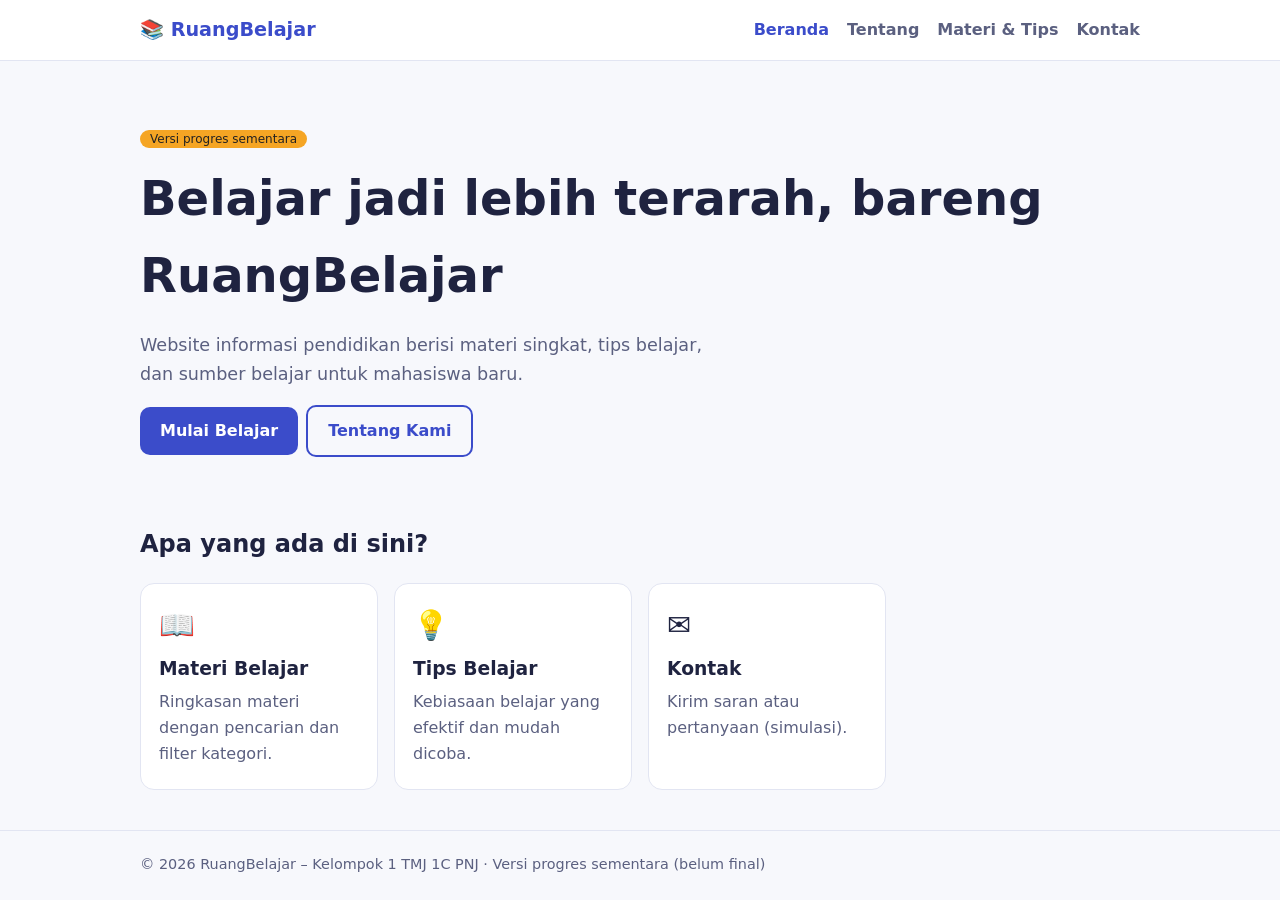
==== index.html @ 44ad8ecd "Add files via upload" ====
<!DOCTYPE html><html lang="id"><head><meta charset="utf-8"><meta name="viewport" content="width=device-width,initial-scale=1"><title>Beranda – RuangBelajar</title><link rel="stylesheet" href="style.css"></head><body>
<header><div class="wrap bar"><a class="logo" href="index.html">📚 RuangBelajar</a><button id="burger" aria-label="Menu">☰</button><nav><a href="index.html">Beranda</a><a href="tentang.html">Tentang</a><a href="materi.html">Materi &amp; Tips</a><a href="kontak.html">Kontak</a></nav></div></header>
<main class="wrap"><section class="hero"><span class="tag s">Versi progres sementara</span><h1>Belajar jadi lebih terarah, bareng RuangBelajar</h1><p>Website informasi pendidikan berisi materi singkat, tips belajar, dan sumber belajar untuk mahasiswa baru.</p><a class="btn" href="materi.html">Mulai Belajar</a><a class="btn o" href="tentang.html">Tentang Kami</a></section>
<h2>Apa yang ada di sini?</h2><div class="grid"><div class="card"><div class="ic">📖</div><h3>Materi Belajar</h3><p>Ringkasan materi dengan pencarian dan filter kategori.</p></div><div class="card"><div class="ic">💡</div><h3>Tips Belajar</h3><p>Kebiasaan belajar yang efektif dan mudah dicoba.</p></div><div class="card"><div class="ic">✉️</div><h3>Kontak</h3><p>Kirim saran atau pertanyaan (simulasi).</p></div></div></main>
<footer><div class="wrap">© 2026 RuangBelajar – Kelompok 1 TMJ 1C PNJ · Versi progres sementara (belum final)</div></footer>
<script src="script.js"></script></body></html>
---- style.css ----
:root{--p:#3b4cca;--a:#f5a524;--bg:#f7f8fc;--t:#1f2340;--m:#5b6080;--c:#fff;--b:#e2e5f2}
@media(prefers-color-scheme:dark){:root{--bg:#14162b;--t:#eceefb;--m:#a9aed0;--c:#1e2140;--b:#303559;--p:#7f8cff}}
*{box-sizing:border-box}body{margin:0;font-family:system-ui,Segoe UI,Arial,sans-serif;background:var(--bg);color:var(--t);line-height:1.6}
a{color:var(--p)}.wrap{max-width:1040px;margin:auto;padding:0 20px}
header{background:var(--c);border-bottom:1px solid var(--b);position:sticky;top:0;z-index:5}
.bar{display:flex;align-items:center;justify-content:space-between;height:60px}
.logo{font-weight:800;font-size:1.2rem;color:var(--p);text-decoration:none}
nav a{margin-left:18px;text-decoration:none;color:var(--m);font-weight:600}nav a.on,nav a:hover{color:var(--p)}
#burger{display:none;background:none;border:1px solid var(--b);color:var(--t);font-size:1.3rem;border-radius:8px;padding:2px 10px}
.hero{padding:64px 0 48px}.hero h1{font-size:clamp(1.9rem,5vw,3rem);margin:.2em 0}.hero p{max-width:600px;color:var(--m);font-size:1.1rem}
.btn{display:inline-block;background:var(--p);color:#fff;border:0;border-radius:10px;padding:11px 20px;font-weight:700;text-decoration:none;cursor:pointer;font-size:1rem}
.btn.o{background:none;color:var(--p);border:2px solid var(--p);margin-left:8px}
.grid{display:grid;gap:16px;grid-template-columns:repeat(auto-fill,minmax(230px,1fr));margin:20px 0 40px}
.card{background:var(--c);border:1px solid var(--b);border-radius:14px;padding:18px}.card h3{margin:.3em 0}.card p{color:var(--m);margin:.3em 0}
.ic{font-size:1.8rem}.tag{font-size:.75rem;background:var(--b);border-radius:20px;padding:2px 10px;color:var(--m)}
.tag.s{background:var(--a);color:#222}.card.off{opacity:.6;border-style:dashed}
.tools{display:flex;gap:10px;flex-wrap:wrap;margin:20px 0}input,textarea,select{font:inherit;padding:10px;border:1px solid var(--b);border-radius:10px;background:var(--c);color:var(--t);width:100%}
.tools input{flex:1;min-width:200px;width:auto}.tools select{width:auto}
details{background:var(--c);border:1px solid var(--b);border-radius:12px;padding:12px 16px;margin:8px 0}summary{cursor:pointer;font-weight:700}
.note{background:var(--c);border-left:4px solid var(--a);padding:10px 14px;border-radius:8px;color:var(--m);margin:16px 0}
form{max-width:520px}label{display:block;font-weight:600;margin:14px 0 4px}.err{color:#d6336c;font-size:.85rem;min-height:1.1em}.ok{color:#2b9348;font-weight:700}
footer{border-top:1px solid var(--b);padding:22px 0;color:var(--m);font-size:.9rem;margin-top:30px}
@media(max-width:700px){#burger{display:block}nav{display:none;position:absolute;top:60px;left:0;right:0;background:var(--c);border-bottom:1px solid var(--b);padding:8px 20px}nav.open{display:block}nav a{display:block;margin:0;padding:10px 0}.btn.o{margin:8px 0 0}}
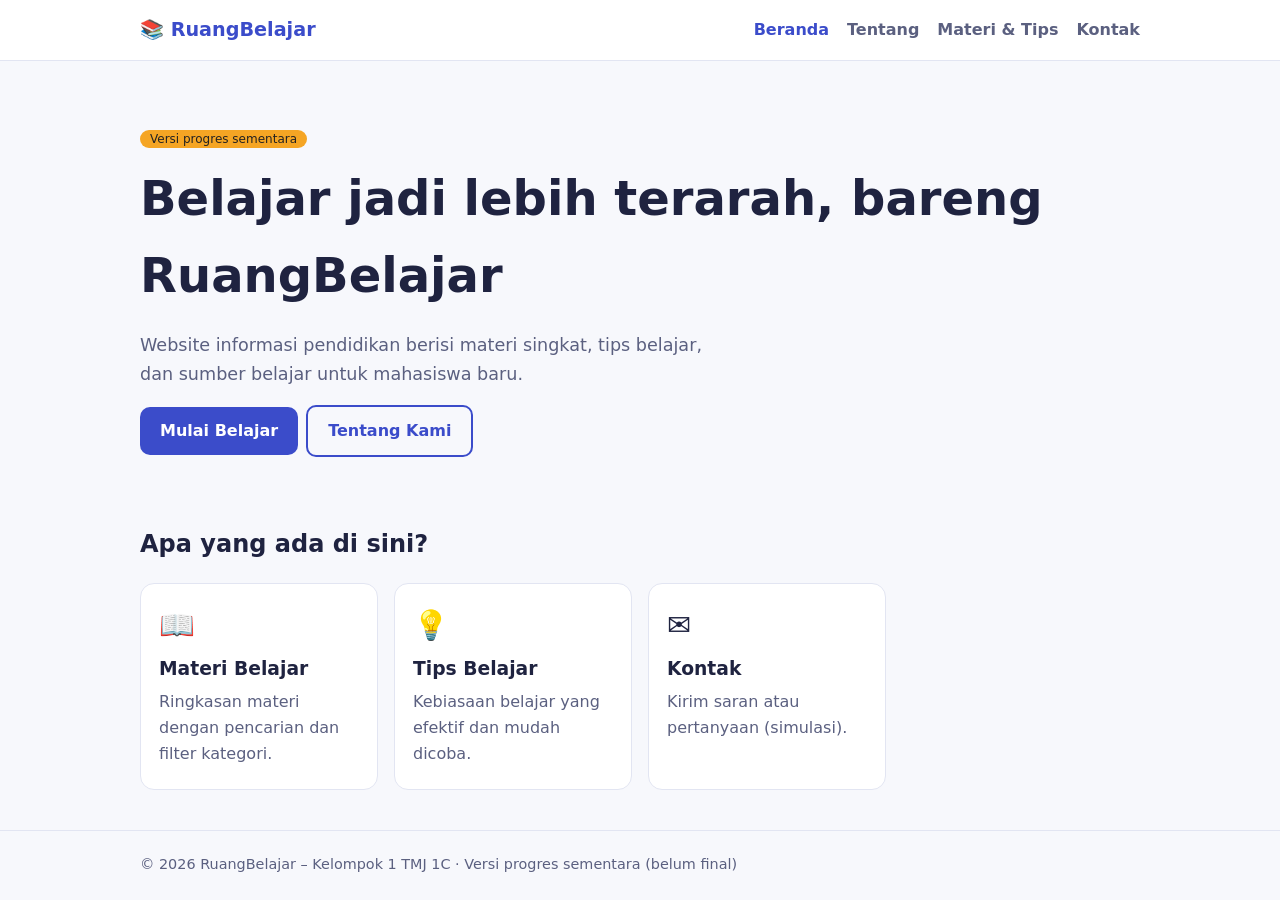
==== commit f85b6ab2: "Update index.html" ====
--- a/index.html
+++ b/index.html
@@ -2,5 +2,5 @@
 <header><div class="wrap bar"><a class="logo" href="index.html">📚 RuangBelajar</a><button id="burger" aria-label="Menu">☰</button><nav><a href="index.html">Beranda</a><a href="tentang.html">Tentang</a><a href="materi.html">Materi &amp; Tips</a><a href="kontak.html">Kontak</a></nav></div></header>
 <main class="wrap"><section class="hero"><span class="tag s">Versi progres sementara</span><h1>Belajar jadi lebih terarah, bareng RuangBelajar</h1><p>Website informasi pendidikan berisi materi singkat, tips belajar, dan sumber belajar untuk mahasiswa baru.</p><a class="btn" href="materi.html">Mulai Belajar</a><a class="btn o" href="tentang.html">Tentang Kami</a></section>
 <h2>Apa yang ada di sini?</h2><div class="grid"><div class="card"><div class="ic">📖</div><h3>Materi Belajar</h3><p>Ringkasan materi dengan pencarian dan filter kategori.</p></div><div class="card"><div class="ic">💡</div><h3>Tips Belajar</h3><p>Kebiasaan belajar yang efektif dan mudah dicoba.</p></div><div class="card"><div class="ic">✉️</div><h3>Kontak</h3><p>Kirim saran atau pertanyaan (simulasi).</p></div></div></main>
-<footer><div class="wrap">© 2026 RuangBelajar – Kelompok 1 TMJ 1C PNJ · Versi progres sementara (belum final)</div></footer>
-<script src="script.js"></script></body></html>+<footer><div class="wrap">© 2026 RuangBelajar – Kelompok 1 TMJ 1C · Versi progres sementara (belum final)</div></footer>
+<script src="script.js"></script></body></html>
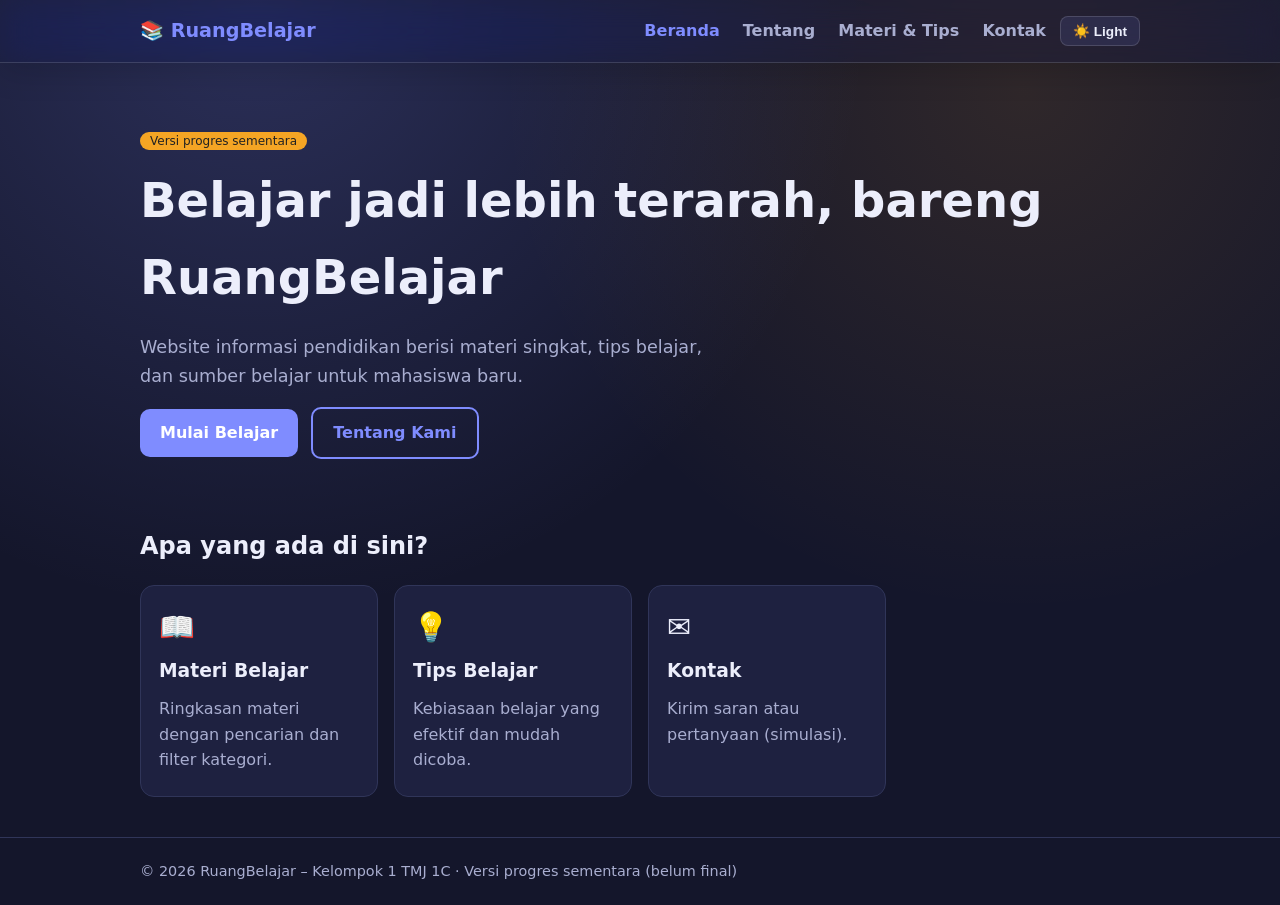
==== commit 31f6555d: "Update halaman materi, tambah data.json, glass navbar, dan dark/light mode" ====
--- a/index.html
+++ b/index.html
@@ -1,6 +1,61 @@
-<!DOCTYPE html><html lang="id"><head><meta charset="utf-8"><meta name="viewport" content="width=device-width,initial-scale=1"><title>Beranda – RuangBelajar</title><link rel="stylesheet" href="style.css"></head><body>
-<header><div class="wrap bar"><a class="logo" href="index.html">📚 RuangBelajar</a><button id="burger" aria-label="Menu">☰</button><nav><a href="index.html">Beranda</a><a href="tentang.html">Tentang</a><a href="materi.html">Materi &amp; Tips</a><a href="kontak.html">Kontak</a></nav></div></header>
-<main class="wrap"><section class="hero"><span class="tag s">Versi progres sementara</span><h1>Belajar jadi lebih terarah, bareng RuangBelajar</h1><p>Website informasi pendidikan berisi materi singkat, tips belajar, dan sumber belajar untuk mahasiswa baru.</p><a class="btn" href="materi.html">Mulai Belajar</a><a class="btn o" href="tentang.html">Tentang Kami</a></section>
-<h2>Apa yang ada di sini?</h2><div class="grid"><div class="card"><div class="ic">📖</div><h3>Materi Belajar</h3><p>Ringkasan materi dengan pencarian dan filter kategori.</p></div><div class="card"><div class="ic">💡</div><h3>Tips Belajar</h3><p>Kebiasaan belajar yang efektif dan mudah dicoba.</p></div><div class="card"><div class="ic">✉️</div><h3>Kontak</h3><p>Kirim saran atau pertanyaan (simulasi).</p></div></div></main>
-<footer><div class="wrap">© 2026 RuangBelajar – Kelompok 1 TMJ 1C · Versi progres sementara (belum final)</div></footer>
-<script src="script.js"></script></body></html>
+<!DOCTYPE html>
+<html lang="id">
+<head>
+  <meta charset="utf-8">
+  <meta name="viewport" content="width=device-width, initial-scale=1">
+  <title>Beranda – RuangBelajar</title>
+  <link rel="stylesheet" href="style.css">
+</head>
+<body>
+  <header>
+    <div class="wrap bar">
+      <a class="logo" href="index.html">📚 RuangBelajar</a>
+      <div class="nav-grup">
+        <nav>
+          <a href="index.html">Beranda</a>
+          <a href="tentang.html">Tentang</a>
+          <a href="materi.html">Materi &amp; Tips</a>
+          <a href="kontak.html">Kontak</a>
+        </nav>
+        <button id="theme-toggle" type="button" aria-label="Ganti Tema">☀️ Light</button>
+        <button id="burger" aria-label="Menu">☰</button>
+      </div>
+    </div>
+  </header>
+
+  <main class="wrap">
+    <section class="hero">
+      <span class="tag s">Versi progres sementara</span>
+      <h1>Belajar jadi lebih terarah, bareng RuangBelajar</h1>
+      <p>Website informasi pendidikan berisi materi singkat, tips belajar, dan sumber belajar untuk mahasiswa baru.</p>
+      <a class="btn" href="materi.html">Mulai Belajar</a>
+      <a class="btn o" href="tentang.html">Tentang Kami</a>
+    </section>
+
+    <h2>Apa yang ada di sini?</h2>
+    <div class="grid">
+      <div class="card">
+        <div class="ic">📖</div>
+        <h3>Materi Belajar</h3>
+        <p>Ringkasan materi dengan pencarian dan filter kategori.</p>
+      </div>
+      <div class="card">
+        <div class="ic">💡</div>
+        <h3>Tips Belajar</h3>
+        <p>Kebiasaan belajar yang efektif dan mudah dicoba.</p>
+      </div>
+      <div class="card">
+        <div class="ic">✉️</div>
+        <h3>Kontak</h3>
+        <p>Kirim saran atau pertanyaan (simulasi).</p>
+      </div>
+    </div>
+  </main>
+
+  <footer>
+    <div class="wrap">© 2026 RuangBelajar – Kelompok 1 TMJ 1C · Versi progres sementara (belum final)</div>
+  </footer>
+
+  <script src="script.js"></script>
+</body>
+</html>
--- a/style.css
+++ b/style.css
@@ -1,23 +1,453 @@
-:root{--p:#3b4cca;--a:#f5a524;--bg:#f7f8fc;--t:#1f2340;--m:#5b6080;--c:#fff;--b:#e2e5f2}
-@media(prefers-color-scheme:dark){:root{--bg:#14162b;--t:#eceefb;--m:#a9aed0;--c:#1e2140;--b:#303559;--p:#7f8cff}}
-*{box-sizing:border-box}body{margin:0;font-family:system-ui,Segoe UI,Arial,sans-serif;background:var(--bg);color:var(--t);line-height:1.6}
-a{color:var(--p)}.wrap{max-width:1040px;margin:auto;padding:0 20px}
-header{background:var(--c);border-bottom:1px solid var(--b);position:sticky;top:0;z-index:5}
-.bar{display:flex;align-items:center;justify-content:space-between;height:60px}
-.logo{font-weight:800;font-size:1.2rem;color:var(--p);text-decoration:none}
-nav a{margin-left:18px;text-decoration:none;color:var(--m);font-weight:600}nav a.on,nav a:hover{color:var(--p)}
-#burger{display:none;background:none;border:1px solid var(--b);color:var(--t);font-size:1.3rem;border-radius:8px;padding:2px 10px}
-.hero{padding:64px 0 48px}.hero h1{font-size:clamp(1.9rem,5vw,3rem);margin:.2em 0}.hero p{max-width:600px;color:var(--m);font-size:1.1rem}
-.btn{display:inline-block;background:var(--p);color:#fff;border:0;border-radius:10px;padding:11px 20px;font-weight:700;text-decoration:none;cursor:pointer;font-size:1rem}
-.btn.o{background:none;color:var(--p);border:2px solid var(--p);margin-left:8px}
-.grid{display:grid;gap:16px;grid-template-columns:repeat(auto-fill,minmax(230px,1fr));margin:20px 0 40px}
-.card{background:var(--c);border:1px solid var(--b);border-radius:14px;padding:18px}.card h3{margin:.3em 0}.card p{color:var(--m);margin:.3em 0}
-.ic{font-size:1.8rem}.tag{font-size:.75rem;background:var(--b);border-radius:20px;padding:2px 10px;color:var(--m)}
-.tag.s{background:var(--a);color:#222}.card.off{opacity:.6;border-style:dashed}
-.tools{display:flex;gap:10px;flex-wrap:wrap;margin:20px 0}input,textarea,select{font:inherit;padding:10px;border:1px solid var(--b);border-radius:10px;background:var(--c);color:var(--t);width:100%}
-.tools input{flex:1;min-width:200px;width:auto}.tools select{width:auto}
-details{background:var(--c);border:1px solid var(--b);border-radius:12px;padding:12px 16px;margin:8px 0}summary{cursor:pointer;font-weight:700}
-.note{background:var(--c);border-left:4px solid var(--a);padding:10px 14px;border-radius:8px;color:var(--m);margin:16px 0}
-form{max-width:520px}label{display:block;font-weight:600;margin:14px 0 4px}.err{color:#d6336c;font-size:.85rem;min-height:1.1em}.ok{color:#2b9348;font-weight:700}
-footer{border-top:1px solid var(--b);padding:22px 0;color:var(--m);font-size:.9rem;margin-top:30px}
-@media(max-width:700px){#burger{display:block}nav{display:none;position:absolute;top:60px;left:0;right:0;background:var(--c);border-bottom:1px solid var(--b);padding:8px 20px}nav.open{display:block}nav a{display:block;margin:0;padding:10px 0}.btn.o{margin:8px 0 0}}
+/* Default Awal: Mode Gelap (Dark Mode) */
+:root {
+  --bg: #14162b;
+  --bg-glow: radial-gradient(circle at 20% 0%, rgba(127, 140, 255, 0.22), transparent 45%),
+             radial-gradient(circle at 80% 10%, rgba(245, 165, 36, 0.12), transparent 40%);
+  --t: #eceefb;
+  --m: #a9aed0;
+  --c: #1e2140;
+  --b: #303559;
+  --p: #7f8cff;
+  --a: #f5a524;
+  --nav-bg: rgba(26, 29, 58, 0.45);
+  --nav-border: rgba(255, 255, 255, 0.14);
+}
+
+/* Mode Terang (Light Mode - Putih) */
+:root[data-theme="light"] {
+  --p: #3b4cca;
+  --a: #f5a524;
+  --bg: #ffffff;
+  --bg-glow: radial-gradient(circle at 20% 0%, rgba(59, 76, 202, 0.12), transparent 45%),
+             radial-gradient(circle at 80% 10%, rgba(245, 165, 36, 0.1), transparent 40%);
+  --t: #1f2340;
+  --m: #5b6080;
+  --c: #ffffff;
+  --b: #dcdfec;
+  --nav-bg: rgba(255, 255, 255, 0.55);
+  --nav-border: rgba(59, 76, 202, 0.16);
+}
+
+* {
+  box-sizing: border-box;
+}
+
+body {
+  margin: 0;
+  font-family: system-ui, Segoe UI, Arial, sans-serif;
+  background-color: var(--bg);
+  background-image: var(--bg-glow);
+  background-attachment: fixed;
+  color: var(--t);
+  line-height: 1.6;
+  transition: background-color 0.2s ease, color 0.2s ease;
+}
+
+a {
+  color: var(--p);
+}
+
+.wrap {
+  max-width: 1040px;
+  margin: auto;
+  padding: 0 20px;
+}
+
+/* Navbar Glassmorphism */
+header {
+  background: var(--nav-bg);
+  backdrop-filter: blur(16px) saturate(180%);
+  -webkit-backdrop-filter: blur(16px) saturate(180%);
+  border-bottom: 1px solid var(--nav-border);
+  box-shadow: 0 8px 32px rgba(0, 0, 0, 0.16);
+  position: sticky;
+  top: 0;
+  z-index: 10;
+}
+
+.bar {
+  display: flex;
+  align-items: center;
+  justify-content: space-between;
+  height: 62px;
+}
+
+.logo {
+  font-weight: 800;
+  font-size: 1.2rem;
+  color: var(--p);
+  text-decoration: none;
+}
+
+.nav-grup {
+  display: flex;
+  align-items: center;
+  gap: 14px;
+}
+
+nav a {
+  margin-left: 18px;
+  text-decoration: none;
+  color: var(--m);
+  font-weight: 600;
+}
+
+nav a.on,
+nav a:hover {
+  color: var(--p);
+}
+
+#theme-toggle {
+  background: rgba(127, 140, 255, 0.12);
+  border: 1px solid var(--nav-border);
+  color: var(--t);
+  border-radius: 8px;
+  padding: 6px 12px;
+  font-size: 0.85rem;
+  font-weight: 600;
+  cursor: pointer;
+  display: inline-flex;
+  align-items: center;
+  gap: 6px;
+}
+
+#theme-toggle:hover {
+  border-color: var(--p);
+  color: var(--p);
+}
+
+#burger {
+  display: none;
+  background: none;
+  border: 1px solid var(--nav-border);
+  color: var(--t);
+  font-size: 1.3rem;
+  border-radius: 8px;
+  padding: 2px 10px;
+  cursor: pointer;
+}
+
+.hero {
+  padding: 64px 0 48px;
+}
+
+.hero h1 {
+  font-size: clamp(1.9rem, 5vw, 3rem);
+  margin: 0.2em 0;
+}
+
+.hero p {
+  max-width: 600px;
+  color: var(--m);
+  font-size: 1.1rem;
+}
+
+.btn {
+  display: inline-block;
+  background: var(--p);
+  color: #fff;
+  border: 0;
+  border-radius: 10px;
+  padding: 11px 20px;
+  font-weight: 700;
+  text-decoration: none;
+  cursor: pointer;
+  font-size: 1rem;
+}
+
+.btn.o {
+  background: none;
+  color: var(--p);
+  border: 2px solid var(--p);
+  margin-left: 8px;
+}
+
+.grid {
+  display: grid;
+  gap: 16px;
+  grid-template-columns: repeat(auto-fill, minmax(230px, 1fr));
+  margin: 20px 0 40px;
+}
+
+.card {
+  background: var(--c);
+  border: 1px solid var(--b);
+  border-radius: 14px;
+  padding: 18px;
+  display: flex;
+  flex-direction: column;
+}
+
+.card h3 {
+  margin: 0.3em 0;
+}
+
+.card p {
+  color: var(--m);
+  margin: 0.3em 0;
+  flex: 1;
+}
+
+.ic {
+  font-size: 1.8rem;
+}
+
+.tag {
+  font-size: 0.75rem;
+  background: var(--b);
+  border-radius: 20px;
+  padding: 2px 10px;
+  color: var(--m);
+  align-self: flex-start;
+}
+
+.tag.s {
+  background: var(--a);
+  color: #222;
+}
+
+.card.off {
+  opacity: 0.6;
+  border-style: dashed;
+}
+
+/* Efek Kartu Materi Bisa Diklik */
+.card.bisa-diklik {
+  cursor: pointer;
+  transition: transform 0.15s ease, border-color 0.15s ease;
+}
+
+.card.bisa-diklik:hover {
+  transform: translateY(-3px);
+  border-color: var(--p);
+}
+
+.tools {
+  display: flex;
+  gap: 10px;
+  flex-wrap: wrap;
+  margin: 20px 0;
+}
+
+input,
+textarea,
+select {
+  font: inherit;
+  padding: 10px;
+  border: 1px solid var(--b);
+  border-radius: 10px;
+  background: var(--c);
+  color: var(--t);
+  width: 100%;
+}
+
+.tools input {
+  flex: 1;
+  min-width: 200px;
+  width: auto;
+}
+
+.tools select {
+  width: auto;
+}
+
+details {
+  background: var(--c);
+  border: 1px solid var(--b);
+  border-radius: 12px;
+  padding: 12px 16px;
+  margin: 8px 0;
+}
+
+summary {
+  cursor: pointer;
+  font-weight: 700;
+}
+
+.note {
+  background: var(--c);
+  border: 1px solid var(--b);
+  border-left: 4px solid var(--a);
+  padding: 10px 14px;
+  border-radius: 8px;
+  color: var(--m);
+  margin: 16px 0;
+}
+
+form {
+  max-width: 520px;
+}
+
+label {
+  display: block;
+  font-weight: 600;
+  margin: 14px 0 4px;
+}
+
+.err {
+  color: #d6336c;
+  font-size: 0.85rem;
+  min-height: 1.1em;
+}
+
+.ok {
+  color: #2b9348;
+  font-weight: 700;
+}
+
+footer {
+  border-top: 1px solid var(--b);
+  padding: 22px 0;
+  color: var(--m);
+  font-size: 0.9rem;
+  margin-top: 30px;
+}
+
+/* Komponen Kartu Materi, Tips Acak, Sumber Belajar, & Modal */
+.meta-row {
+  display: flex;
+  align-items: center;
+  gap: 8px;
+  flex-wrap: wrap;
+  margin: 6px 0;
+}
+
+.read-time {
+  font-size: 0.78rem;
+  color: var(--m);
+}
+
+.link-sumber {
+  display: inline-block;
+  margin-top: 10px;
+  font-weight: 700;
+  font-size: 0.9rem;
+  text-decoration: none;
+}
+
+.link-sumber:hover {
+  text-decoration: underline;
+}
+
+.tip-box {
+  background: var(--c);
+  border: 1px solid var(--b);
+  border-radius: 12px;
+  padding: 14px 18px;
+  margin: 14px 0;
+  display: flex;
+  align-items: center;
+  justify-content: space-between;
+  gap: 14px;
+  flex-wrap: wrap;
+}
+
+.tip-box p {
+  margin: 0;
+  font-weight: 500;
+  flex: 1;
+  min-width: 220px;
+}
+
+.tip-box .btn.o {
+  margin-left: 0;
+  padding: 8px 14px;
+  font-size: 0.9rem;
+}
+
+/* Modal Pop-up */
+.modal {
+  display: none;
+  position: fixed;
+  inset: 0;
+  background: rgba(15, 18, 36, 0.72);
+  backdrop-filter: blur(4px);
+  z-index: 20;
+  align-items: center;
+  justify-content: center;
+  padding: 20px;
+}
+
+.modal.show {
+  display: flex;
+}
+
+.modal-box {
+  background: var(--c);
+  border: 1px solid var(--b);
+  border-radius: 16px;
+  max-width: 600px;
+  width: 100%;
+  max-height: 85vh;
+  overflow-y: auto;
+  padding: 24px;
+  position: relative;
+}
+
+.close-btn {
+  position: absolute;
+  top: 16px;
+  right: 18px;
+  background: none;
+  border: 1px solid var(--b);
+  color: var(--t);
+  font-size: 1.4rem;
+  line-height: 1;
+  border-radius: 8px;
+  padding: 4px 10px;
+  cursor: pointer;
+}
+
+.modal-box h2 {
+  margin: 8px 0 12px;
+}
+
+.modal-box ul {
+  padding-left: 20px;
+  color: var(--t);
+}
+
+.modal-box li {
+  margin-bottom: 6px;
+}
+
+.m-ref {
+  margin-top: 18px;
+  padding-top: 12px;
+  border-top: 1px solid var(--b);
+  font-size: 0.85rem;
+  color: var(--m);
+}
+
+@media (max-width: 700px) {
+  #burger {
+    display: block;
+  }
+
+  nav {
+    display: none;
+    position: absolute;
+    top: 62px;
+    left: 0;
+    right: 0;
+    background: var(--nav-bg);
+    backdrop-filter: blur(16px) saturate(180%);
+    -webkit-backdrop-filter: blur(16px) saturate(180%);
+    border-bottom: 1px solid var(--nav-border);
+    padding: 8px 20px;
+  }
+
+  nav.open {
+    display: block;
+  }
+
+  nav a {
+    display: block;
+    margin: 0;
+    padding: 10px 0;
+  }
+
+  .btn.o {
+    margin: 8px 0 0;
+  }
+}
